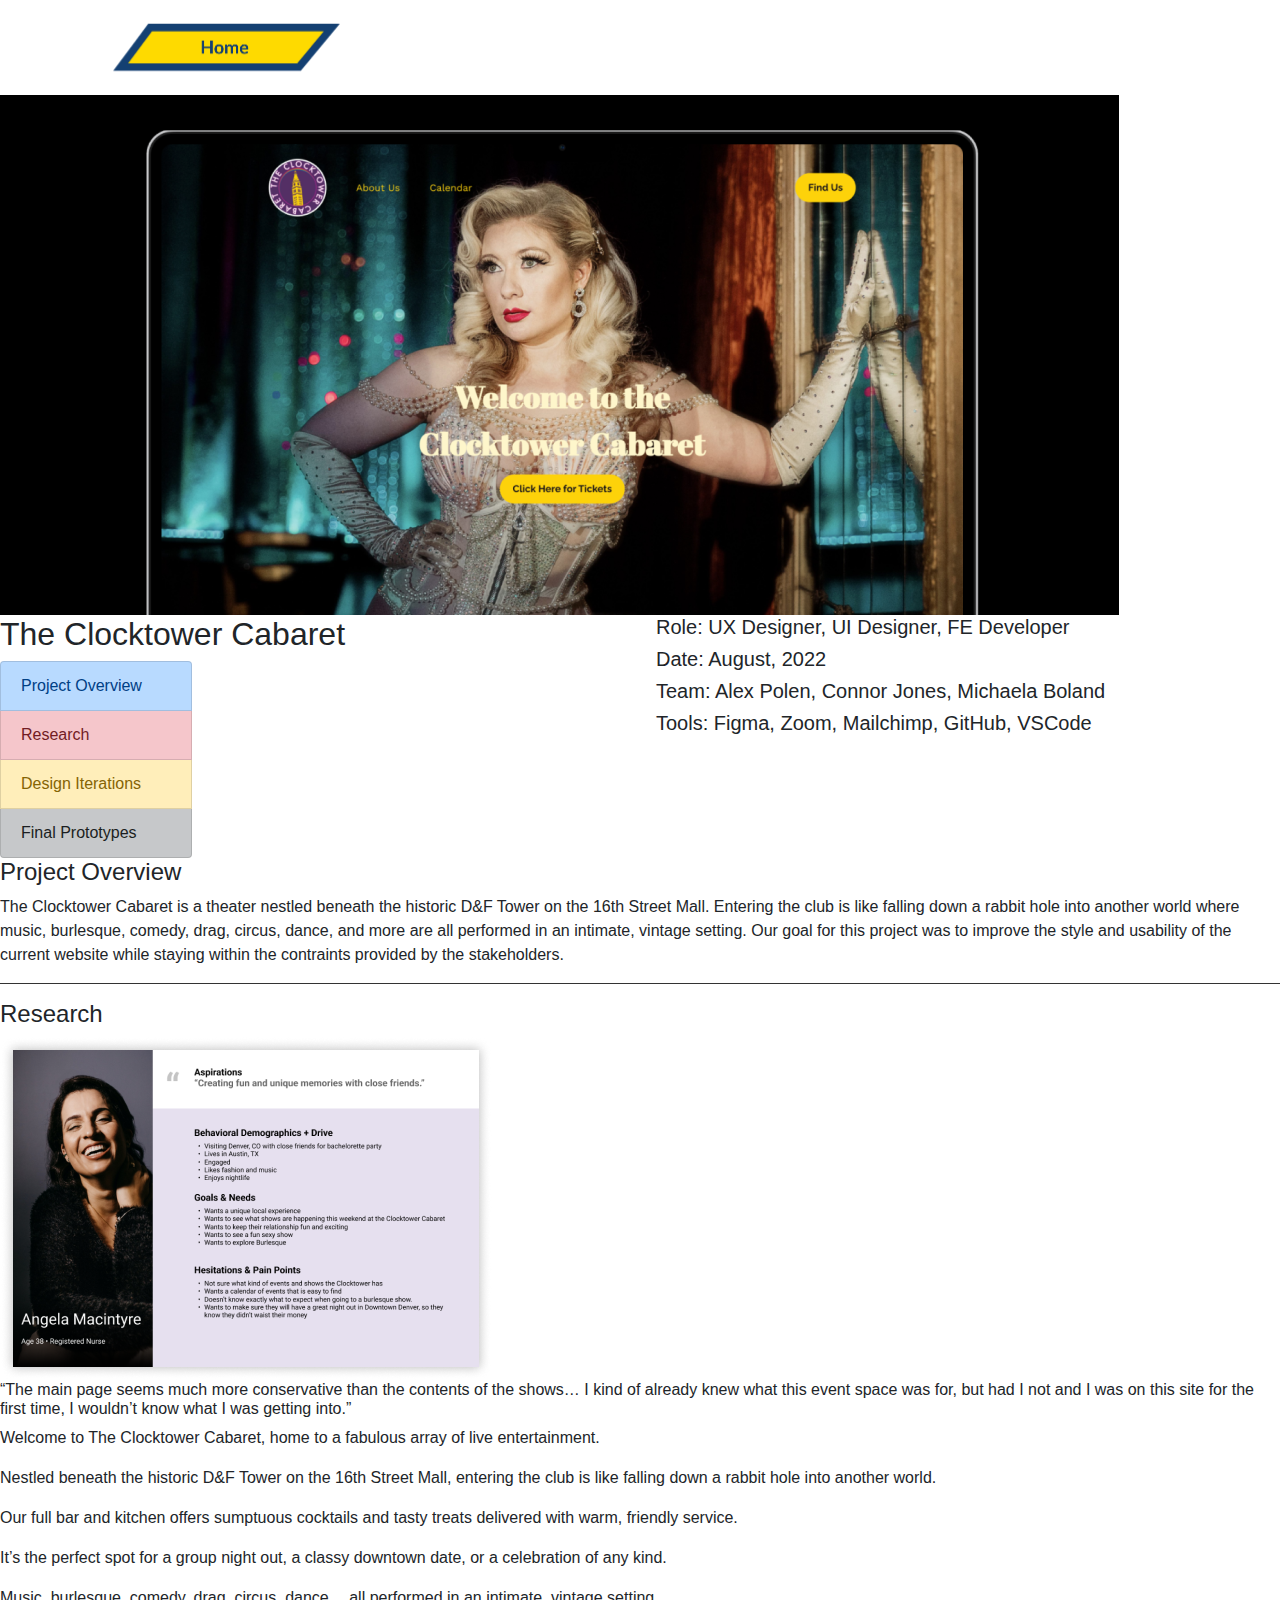
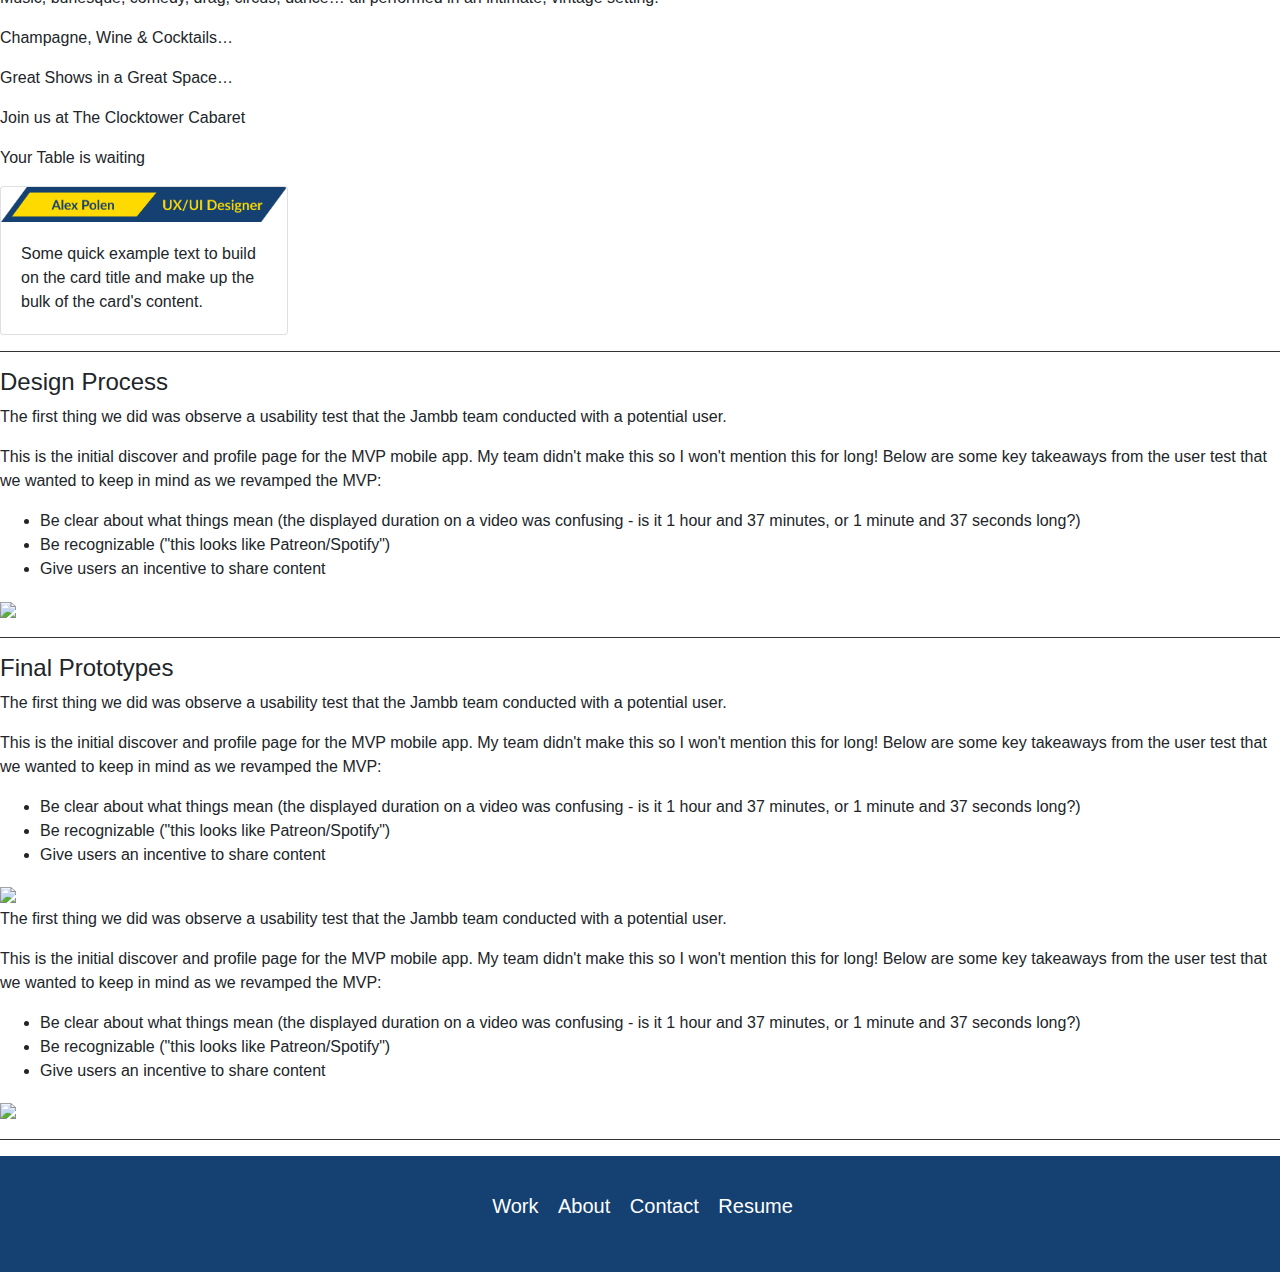
==== index.html @ d7851436 "a" ====
<!DOCTYPE html>
<html>
    <head>
        <title>UX/UI Homework 20</title>
        <!-- CSS only -->
        <link rel="stylesheet" href="https://cdn.jsdelivr.net/npm/bootstrap@4.4.1/dist/css/bootstrap.min.css" integrity="sha384-Vkoo8x4CGsO3+Hhxv8T/Q5PaXtkKtu6ug5TOeNV6gBiFeWPGFN9MuhOf23Q9Ifjh" crossorigin="anonymous">
        <link rel="stylesheet" href="css/style.css" type="text/css">
    </head>




<body>
    
    
  <!---  
    <nav class="navbar navbar-expand-lg navbar-light bg-light">
        <a class="navbar-brand" href="#">Home</a>
        <button class="navbar-toggler" type="button" data-toggle="collapse" data-target="#navbarNavDropdown" aria-controls="navbarNavDropdown" aria-expanded="false" aria-label="Toggle navigation">
          <span class="navbar-toggler-icon"></span>
        </button>
        <div class="collapse navbar-collapse" id="navbarNavDropdown">
          <ul class="navbar-nav">
            <li class="nav-item active">
              <a class="nav-link" href="#">Home <span class="sr-only">(current)</span></a>
            </li>
            <li class="nav-item">
              <a class="nav-link" href="#">Features</a>
            </li>
            <li class="nav-item">
              <a class="nav-link" href="#">Pricing</a>
            </li>
            <li class="nav-item dropdown">
              <a class="nav-link dropdown-toggle" href="#" id="navbarDropdownMenuLink" data-toggle="dropdown" aria-haspopup="true" aria-expanded="false">
                Dropdown link
              </a>
              <div class="dropdown-menu" aria-labelledby="navbarDropdownMenuLink">
                <a class="dropdown-item" href="#">Action</a>
                <a class="dropdown-item" href="#">Another action</a>
                <a class="dropdown-item" href="#">Something else here</a>
              </div>
            </li>
          </ul>
        </div>
      </nav>
    -->


    <!---
    <header>
        <div class="MainNav">
            <div class="NavLeft">
              <ul>
               <li href="#myWork">WORK</li>
               <li href="#heading">About</li>
              </ul>
           </div>
           <div class="headerText">
             <h2 class="Alex">Alex Polen</h2>
           </div>
           <div class="NavRight">
            <ul>
             <li>Contact</li>
             <li>Resume</li>
            </ul>
           </div>
          </div>

    </header>

-->
<!-- Button
<p class="lead">
    <a class="btn btn-primary btn-lg" role="button" href="https://ci.ovationtix.com/35628" target="_blank">Click Here for Tickets</a>
  </p>
  -->


<div class="casestudyheader">
    <img src="images/HomeFrame.png" alt="">
</div>
        


<section class="intro">
    <div class="introImage">
    <img src="images/IntroImage.png" alt="">
    </div>

    <div class="introGrid">
    <div class="introTitle" id="introTitle">
        <h2>The Clocktower Cabaret </h1> 
            <div class="list-group">
                <!--<a href="#" class="list-group-item list-group-item-action">Summary</a> -->    
                <a href="#" class="list-group-item list-group-item-action list-group-item-primary">Project Overview</a>
                <a href="#" class="list-group-item list-group-item-action list-group-item-danger">Research</a>
                <a href="#" class="list-group-item list-group-item-action list-group-item-warning">Design Iterations</a>
                <a href="#" class="list-group-item list-group-item-action list-group-item-dark">Final Prototypes</a>
            </div>
    </div>
    <div class="introText" id="introText">
        <h5>Role: UX Designer, UI Designer, FE Developer </h4>
        <h5>Date: August, 2022 </h4>
        <h5>Team: Alex Polen, Connor Jones, Michaela Boland </h4>
        <h5>Tools: Figma, Zoom, Mailchimp, GitHub, VSCode </h4>
    </div>
</div>

<div class="projectOverview" id="projectOverview">
    <h4>Project Overview</h4>
    <p>The Clocktower Cabaret is a theater nestled beneath the historic D&F Tower on the 16th Street Mall. Entering the club is like falling down a rabbit hole into another world where music, burlesque, comedy, drag, circus, dance, and more are all performed in an intimate, vintage setting. Our goal for this project was to improve the style and usability of the current website while staying within the contraints provided by the stakeholders.
    </p>
</div>
</section>

<!-- Divider -->
<div class="divider" data-content-module-id="7831695" data-content-module-template-id="15" data-content-module-unique-id="" data-content-module-removable="true" data-content-module-category="divider">
    <div class="twelvecol last">
      <hr class="divider2" data-editable-type="hr" id="hr_1" data-id="92963098" data-content-module-unique-id="" style="border-color: rgb(51, 51, 51);">
    </div>
  </div>
<!-- Divider -->



<!-- Research -->
<section class="research">
    <div class="researchHeader">
        <h4>Research</h4>
    </div>

    <div class="researchImage">
        <img src="images/Proto-Persona-1 2.png"> 
    </div>
    <div class="researchQuote">
        <h6>“The main page seems much more conservative than the contents of the shows… I kind of already knew what this event space was for, but had I not and I was on this site for the first time, I wouldn’t know what I was getting into.”</h6>
    </div>
     <div class="researchText">
       <p>Welcome to The Clocktower Cabaret, home to a fabulous array of live entertainment.</p>
       <p>Nestled beneath the historic D&F Tower on the 16th Street Mall, entering the club is like falling down a rabbit hole into another world.</p>
       <p>Our full bar and kitchen offers sumptuous cocktails and tasty treats delivered with warm, friendly service.</p>
       <p>It’s the perfect spot for a group night out, a classy downtown date, or a celebration of any kind.</p>
       <p>Music, burlesque, comedy, drag, circus, dance… all performed in an intimate, vintage setting.</p>
       <p>Champagne, Wine & Cocktails…</p>
       <p>Great Shows in a Great Space…</p>
       <p>Join us at The Clocktower Cabaret</p>
       <p>Your Table is waiting</p>
     </div>

     <!-- Bootstrap Card -->
     <div class="card" style="width: 18rem;">
        <img src="images/LogoIdea2.png" class="card-img-top" alt="...">
        <div class="card-body">
          <p class="card-text">Some quick example text to build on the card title and make up the bulk of the card's content.</p>
        </div>
</div>
</section>

<!-- Divider -->
<div class="divider" data-content-module-id="7831695" data-content-module-template-id="15" data-content-module-unique-id="" data-content-module-removable="true" data-content-module-category="divider">
    <div class="twelvecol last">
      <hr class="divider2" data-editable-type="hr" id="hr_1" data-id="92963098" data-content-module-unique-id="" style="border-color: rgb(51, 51, 51);">
    </div>
  </div>
<!-- Divider -->


<!-- Design Process-->
<section class="designProcess">
    <div class="designProcessHeader">
        <h4>Design Process</h4>
    </div>
    <div class="_4ORMAT_content_page_row _4ormat_sort_item _4ORMAT_module_layout_02 in-viewport" data-content-module-id="7832098" data-content-module-template-id="22" data-content-module-unique-id="" data-content-module-removable="true" data-content-module-category="layout">
        <div class="sixcol">
          <div data-editable-type="text" id="designProcessText" class="  " data-force-html-mode="false" data-id="92966700" data-content-module-unique-id="">
      
         <p>The first thing we did was observe a usability test that the Jambb team conducted with a potential user.</p>
         <p>This is the initial discover and profile page for the MVP mobile app. My team didn't make this so I won't mention this for long! Below are some key takeaways from the user test that we wanted to keep in mind as we revamped the MVP:</p>
         <ul><li>Be clear about what things mean (the displayed duration&nbsp;on a video was confusing - is it 1 hour and 37 minutes, or 1 minute and 37 seconds long?)</li>
            <li>Be recognizable ("this looks like Patreon/Spotify")</li><li>Give users an incentive to share content</li></ul>  
      </div>
        </div>
        <div class="sixcol last">
          <div data-croppable="true" data-default-shape="landscape" data-editable-type="image" data-height="320" data-landscape-ratio="570:320" data-linkable="true" data-portrait-ratio="4:5" data-width="570" id="image_1-7832098" data-default-img="images/bg.jpg" data-dom-id="image_1" data-link-type="none" data-link-value="" data-id="92966699" data-content-module-unique-id="">

        <a>        
          <img src="https://format.creatorcdn.com/7f122146-353f-4e9e-964a-a1eee07b6396/0/0/0/0,0,518,479,570,528/0-0-0/9f161a62-79ad-45be-a48d-094a2050ab07/1/2/mobile_mvp.png?fjkss=exp=1978087734~hmac=4ee6d7be41fbfa314841d07573eb5c01932fc49cb217fee32b323cccb121f95d" srcset="https://format.creatorcdn.com/7f122146-353f-4e9e-964a-a1eee07b6396/0/0/0/0,0,518,479,570,528/0-0-0/9f161a62-79ad-45be-a48d-094a2050ab07/1/2/mobile_mvp.png?fjkss=exp=1978087734~hmac=4ee6d7be41fbfa314841d07573eb5c01932fc49cb217fee32b323cccb121f95d 1x, https://format.creatorcdn.com/7f122146-353f-4e9e-964a-a1eee07b6396/0/0/0/0,0,518,479,1140,1056/0-0-0/9f161a62-79ad-45be-a48d-094a2050ab07/1/2/mobile_mvp.png?fjkss=exp=1978087734~hmac=66abce12e4b3db27846ba295744a8f97e3de5c926b8b279ae6ee277175c4f0cd 2x">
        </a>
      
      </div>
        </div>
      </div>
</section>

<!-- Divider -->
<div class="divider">
    <div class="twelvecol last">
      <hr class="divider2" data-editable-type="hr" id="hr_1" data-id="92963098" data-content-module-unique-id="" style="border-color: rgb(51, 51, 51);">
    </div>
  </div>
<!-- Divider -->

<!-- Prototypes-->
<section class="prototypes">
    <div class="prototypesHeader">
        <h4>Final Prototypes</h4>
    </div>
    <div class="_4ORMAT_content_page_row _4ormat_sort_item _4ORMAT_module_layout_02 in-viewport" data-content-module-id="7832098" data-content-module-template-id="22" data-content-module-unique-id="" data-content-module-removable="true" data-content-module-category="layout">
        <div class="sixcol">
          <div data-editable-type="text" id="designProcessText" class="  " data-force-html-mode="false" data-id="92966700" data-content-module-unique-id="">
      
         <p>The first thing we did was observe a usability test that the Jambb team conducted with a potential user.</p>
         <p>This is the initial discover and profile page for the MVP mobile app. My team didn't make this so I won't mention this for long! Below are some key takeaways from the user test that we wanted to keep in mind as we revamped the MVP:</p>
         <ul><li>Be clear about what things mean (the displayed duration&nbsp;on a video was confusing - is it 1 hour and 37 minutes, or 1 minute and 37 seconds long?)</li>
            <li>Be recognizable ("this looks like Patreon/Spotify")</li><li>Give users an incentive to share content</li></ul>  
      </div>
        </div>
        <div class="sixcol last">
          <div data-croppable="true" data-default-shape="landscape" data-editable-type="image" data-height="320" data-landscape-ratio="570:320" data-linkable="true" data-portrait-ratio="4:5" data-width="570" id="image_1-7832098" data-default-img="images/bg.jpg" data-dom-id="image_1" data-link-type="none" data-link-value="" data-id="92966699" data-content-module-unique-id="">

        <a>        
          <img src="https://format.creatorcdn.com/7f122146-353f-4e9e-964a-a1eee07b6396/0/0/0/0,0,518,479,570,528/0-0-0/9f161a62-79ad-45be-a48d-094a2050ab07/1/2/mobile_mvp.png?fjkss=exp=1978087734~hmac=4ee6d7be41fbfa314841d07573eb5c01932fc49cb217fee32b323cccb121f95d" srcset="https://format.creatorcdn.com/7f122146-353f-4e9e-964a-a1eee07b6396/0/0/0/0,0,518,479,570,528/0-0-0/9f161a62-79ad-45be-a48d-094a2050ab07/1/2/mobile_mvp.png?fjkss=exp=1978087734~hmac=4ee6d7be41fbfa314841d07573eb5c01932fc49cb217fee32b323cccb121f95d 1x, https://format.creatorcdn.com/7f122146-353f-4e9e-964a-a1eee07b6396/0/0/0/0,0,518,479,1140,1056/0-0-0/9f161a62-79ad-45be-a48d-094a2050ab07/1/2/mobile_mvp.png?fjkss=exp=1978087734~hmac=66abce12e4b3db27846ba295744a8f97e3de5c926b8b279ae6ee277175c4f0cd 2x">
        </a>
      
      </div>
        </div>


        <div class="_4ORMAT_content_page_row _4ormat_sort_item _4ORMAT_module_layout_02 in-viewport" data-content-module-id="7832098" data-content-module-template-id="22" data-content-module-unique-id="" data-content-module-removable="true" data-content-module-category="layout">
            <div class="sixcol">
              <div data-editable-type="text" id="designProcessText" class="  " data-force-html-mode="false" data-id="92966700" data-content-module-unique-id="">
          
             <p>The first thing we did was observe a usability test that the Jambb team conducted with a potential user.</p>
             <p>This is the initial discover and profile page for the MVP mobile app. My team didn't make this so I won't mention this for long! Below are some key takeaways from the user test that we wanted to keep in mind as we revamped the MVP:</p>
             <ul><li>Be clear about what things mean (the displayed duration&nbsp;on a video was confusing - is it 1 hour and 37 minutes, or 1 minute and 37 seconds long?)</li>
                <li>Be recognizable ("this looks like Patreon/Spotify")</li><li>Give users an incentive to share content</li></ul>  
          </div>
            </div>
            <div class="sixcol last">
              <div data-croppable="true" data-default-shape="landscape" data-editable-type="image" data-height="320" data-landscape-ratio="570:320" data-linkable="true" data-portrait-ratio="4:5" data-width="570" id="image_1-7832098" data-default-img="images/bg.jpg" data-dom-id="image_1" data-link-type="none" data-link-value="" data-id="92966699" data-content-module-unique-id="">
    
            <a>        
              <img src="https://format.creatorcdn.com/7f122146-353f-4e9e-964a-a1eee07b6396/0/0/0/0,0,518,479,570,528/0-0-0/9f161a62-79ad-45be-a48d-094a2050ab07/1/2/mobile_mvp.png?fjkss=exp=1978087734~hmac=4ee6d7be41fbfa314841d07573eb5c01932fc49cb217fee32b323cccb121f95d" srcset="https://format.creatorcdn.com/7f122146-353f-4e9e-964a-a1eee07b6396/0/0/0/0,0,518,479,570,528/0-0-0/9f161a62-79ad-45be-a48d-094a2050ab07/1/2/mobile_mvp.png?fjkss=exp=1978087734~hmac=4ee6d7be41fbfa314841d07573eb5c01932fc49cb217fee32b323cccb121f95d 1x, https://format.creatorcdn.com/7f122146-353f-4e9e-964a-a1eee07b6396/0/0/0/0,0,518,479,1140,1056/0-0-0/9f161a62-79ad-45be-a48d-094a2050ab07/1/2/mobile_mvp.png?fjkss=exp=1978087734~hmac=66abce12e4b3db27846ba295744a8f97e3de5c926b8b279ae6ee277175c4f0cd 2x">
            </a>
          
          </div>
            </div>
        
      </div>


</section>

<!-- Divider -->
      <div class="divider" data-content-module-id="7831695" data-content-module-template-id="15" data-content-module-unique-id="" data-content-module-removable="true" data-content-module-category="divider">
        <div class="twelvecol last">
          <hr class="divider2" data-editable-type="hr" id="hr_1" data-id="92963098" data-content-module-unique-id="" style="border-color: rgb(51, 51, 51);">
        </div>
      </div>
<!-- Divider -->

   <!--Footer-->
   <footer>
    <ul>
      <li>Work</li>
      <li>About</li>
      <li>Contact</li>
      <li>Resume</li>
    </ul>
  </footer>





</body>
    
     
        <script src="js/index.js"></script>
      </body>
    <!-- Java Script -->
    <!-- JavaScript Bundle with Popper -->
    <script src="https://code.jquery.com/jquery-3.4.1.slim.min.js" integrity="sha384-J6qa4849blE2+poT4WnyKhv5vZF5SrPo0iEjwBvKU7imGFAV0wwj1yYfoRSJoZ+n" crossorigin="anonymous"></script>
    <script src="https://cdn.jsdelivr.net/npm/popper.js@1.16.0/dist/umd/popper.min.js" integrity="sha384-Q6E9RHvbIyZFJoft+2mJbHaEWldlvI9IOYy5n3zV9zzTtmI3UksdQRVvoxMfooAo" crossorigin="anonymous"></script>
    <script src="https://cdn.jsdelivr.net/npm/bootstrap@4.4.1/dist/js/bootstrap.min.js" integrity="sha384-wfSDF2E50Y2D1uUdj0O3uMBJnjuUD4Ih7YwaYd1iqfktj0Uod8GCExl3Og8ifwB6" crossorigin="anonymous"></script>
</html>
---- css/style.css ----
/*
.grid {
    background-color: #542f65;
    display: grid;
    grid-template-columns: 20% 80%;
    grid-template-rows: 1fr 1fr 1fr;
    gap: 32px;
    grid-template-areas: 
    "contactImg1 contact1"
    "contactImg2 contact2"
    "contactImg3 contact3"
    ;
}

*/

body {
    margin: 0;

  }
  header {
    position: relative;
    background-color: #144072;
    padding: 0 auto;
    margin: 0 auto;
    height: 75px;
  }
  .MainNav {
    display: flex;
    padding: 0 auto;
    border: 0;
  }

  .MainNav div {
    width: 33%;

  }
  .NavLeft {
    float: left;
    color: white;
    padding-top: 25px;
    display: flex;
    justify-content: right;
  }
  .NavLeft ul li:first-child {
    font-weight: 1000;
  }

  .headerText {
    position: relative;
    padding-top: 0px;
    padding-left: 9px;
    display: flex;
    justify-content: center;
    text-align: center;
    overflow: visible;
  }
  .headerText .Alex {
    color: white;
    font-size: 32px;
    text-align: center;
  } 

  .NavRight {
    float: right;
    color: white;
    padding-top: 25px;
    display: flex;
    justify-content: left;
  }
  header li {
    display: inline-block;
    padding: 0px 25px;
  }
  header p {
    display: inline-block;
  }
 /* Main Nav */


  .heroImg{
    max-height: 865px;
    padding: 0 auto;
    background-image: url(../images/Hero\ Content\ Page.png);
    background-size: cover;
    background-repeat: no-repeat;
    background-position: center;
    position: relative;
    margin: 0 auto;
  }

  .heroButton {
    display: flex;
    align-items: center;
    width: 598px;    
    justify-content: center;
  }

  .heroImg .UX {
    color: white;
    margin: 0 0;
    padding-top: 14px;
    text-align: center;
    font-size: 22px;
  } 

  
  
  /*
  .navBar .nav-link {
    color: #fdd20b;
    font-size: 20px;
    font-family: 'Work Sans', sans-serif;
    font-weight: bold;
  }
  a:hover {
    color: #ef08b4;
  }
  .navBar .nav-link:hover {
    border-bottom: 2px solid #fdd20b;
    border-bottom-width: fit-content; 
  } */
  
  .content {
    max-width: 350px;
    margin-left: 370px;
    text-align: center;
    height:830px;
  }
.HeroDiv {
  padding-top: 300px;
}
.content .top {
  font-size: 20px;
}
.content .bottom {
  font-size: 20px;
  font-weight: 550;
}

/*
button {
    padding: 15px;
    background-color: #373738;
    color: white;
    font-size: 15px;
    border-radius: 4px;
}
*/

    /* My UX Skills Section */
  .heading {
    text-align: center;
    margin: 0 0;
    padding-top: 100px;
    font-size: 30px;
    background-color: rgb(248, 244, 238);
  }

  .skill2 {
    padding-top: 0;
    margin-top: 0;  
    border-top: 0;
  }
  
  .flexContainer {
    display: flex;
    align-items: initial;
    justify-content: center;
    padding: 5% 5%;
    background-color: rgb(248, 244, 238);
  }

  .stripe {
    margin-bottom: 0;
    border-bottom: 0;
    padding-bottom: 0;
    background-color: #F8F4EE;
    display: flex;
    justify-content: center;
  }
  .stripe img {
    max-width: 1920px;
    max-height: 20px;
    margin-bottom: 0;
    padding-bottom: 0;
    border-bottom: 0;

  }

  @media screen and (max-width: 600px) {
    .flexContainer {
      display: inline-block;
      padding: 5% 15%;
    }
  }
  
  .flexContainer div {
    width: 33%;
    padding: 25px;
  }
  
  @media screen and (max-width: 600px) {
    .flexContainer div {
      width: 100%;
    }
  }
  


  /* My Work Section */
  .WorkHeading {
    text-align: center;
    font-size: 30px;
    margin: 0 auto;
    padding-top: 100px;
  }
  .myWork {
    padding: 20px 90px;
    background-color: #F8F4EE;
  }

  .workGrid {
    display: grid;
    align-items: center;
    padding: 30px;
    grid-template-columns: 60% 20%;
    grid-template-rows: 500px 650px;
    grid-template-areas:
    "img1 content1"
    "img2 content2"
  }

  .workGrid .img2 {
    scale: .7;
  }
  
  @media screen and (max-width:600px) {
    .workGrid {
      display: grid;
      padding: 30px;
      padding-right: 90px;
      grid-template-columns: 100%;
      grid-template-rows: 450px 300px 700px 275px;
      grid-template-areas:
      "img1"
      "content1"
      "img2"
      "content2"
    }
  }
  
  .workGrid img {
    width: 100%;
    max-width: 350px;
    margin: 0 auto;
    display: block;
  }
  .img1 {
    grid-area: img1;
  }
  .img2 {
    grid-area: img2;
  }
  .img1, .img2, .content1, .content2, {
    padding: 80px;
    padding-right: 0;
  }
  .content1 {
    grid-area: content1;
  }
  .content2 {
    grid-area: content2;
  }

  footer {
    background-color: #144072;
    padding: 35px;
    color: white;
    display: flex;
    justify-content: center;
    font-size: 20px;
}
  footer ul {
    list-style: none;
    padding-left: 5px;
  }
  footer li {
    display: inline-block;
    padding: 0px 7px;
  }


  /* Text decoration - Underline - Event listener */
  header li:hover {
    text-decoration: underline;
  }
  
  #header-input:checked + #hamburger-menu #sidebar-menu {
      visibility: visible;
      left: 0;
  }
  #header-input:checked ~ .overlay{
     visibility: visible;
    opacity: 0.4;
  }




/* Saved Code

 text-shadow: 0px 0px 3px #000000;






 */





  /* CASE STUDY CSS */

  .casestudyheader img {
    background-color: white;
    scale: .5;
  }

  
  .list-group a {
    display: flex;
    width: 30%;
    
  }

  .introGrid {
    display: grid;
    grid-template-columns: 50% 50%;
    grid-template-rows: 1fr;
    gap: 16px;
    grid-template-areas: 
    "summaryTitle summaryText"
    ;
}


. {
    margin: 0 auto;
    background-color: #542f65;
    color: #fdd20b;
    padding: 64px;
    display: flex;
    flex-direction: column;
    align-items: center;
}
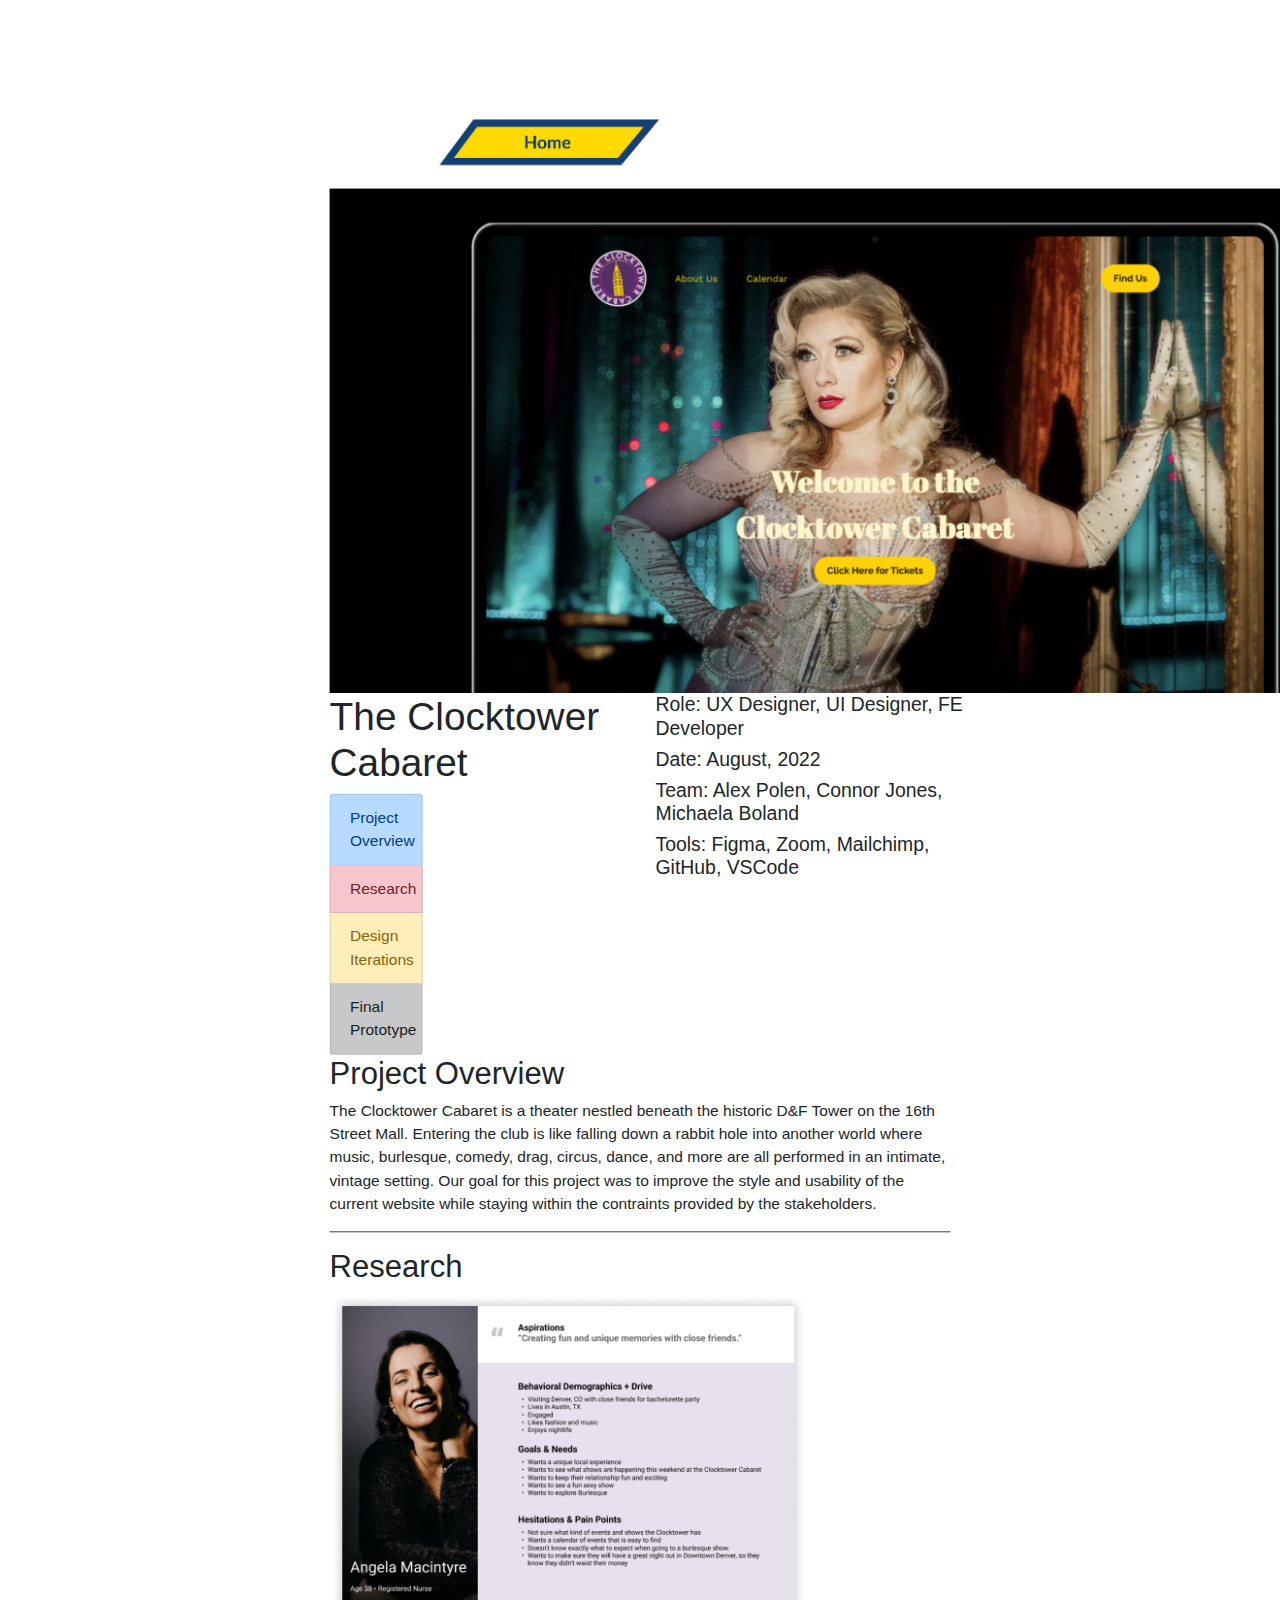
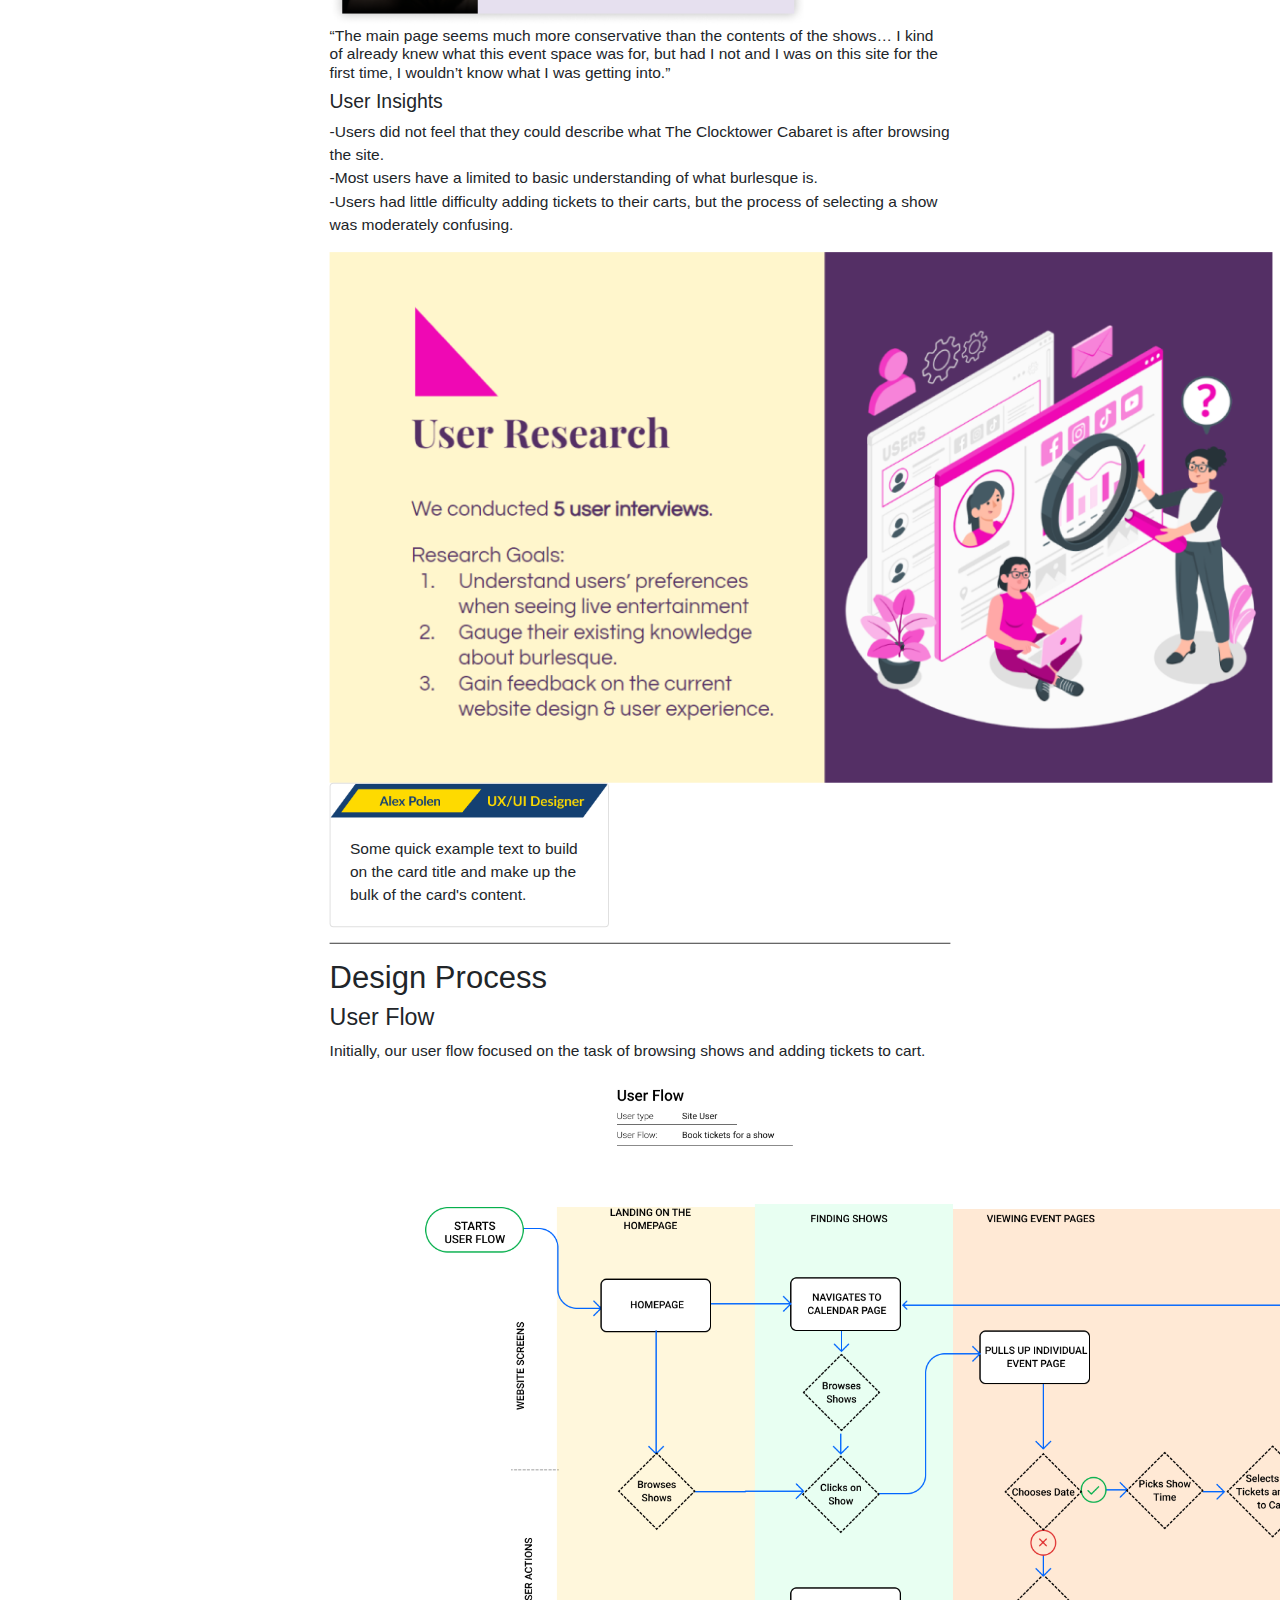
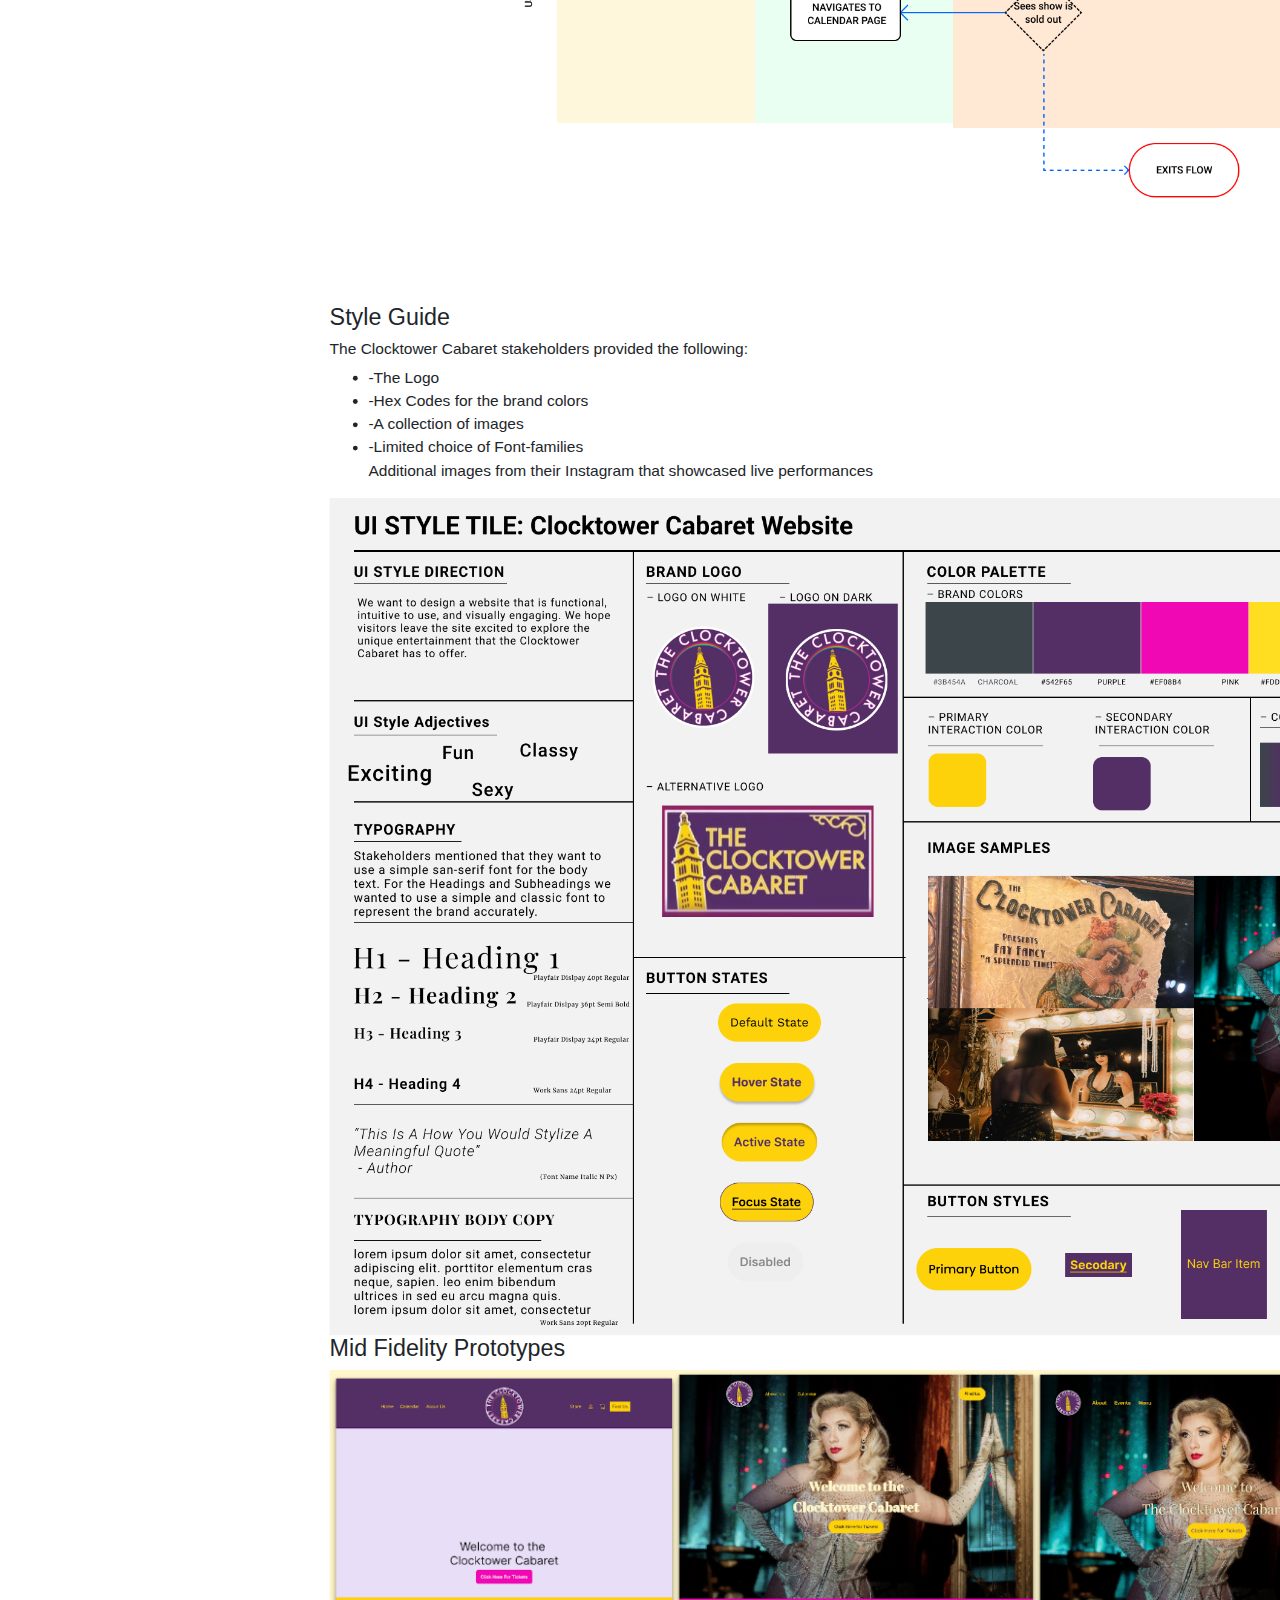
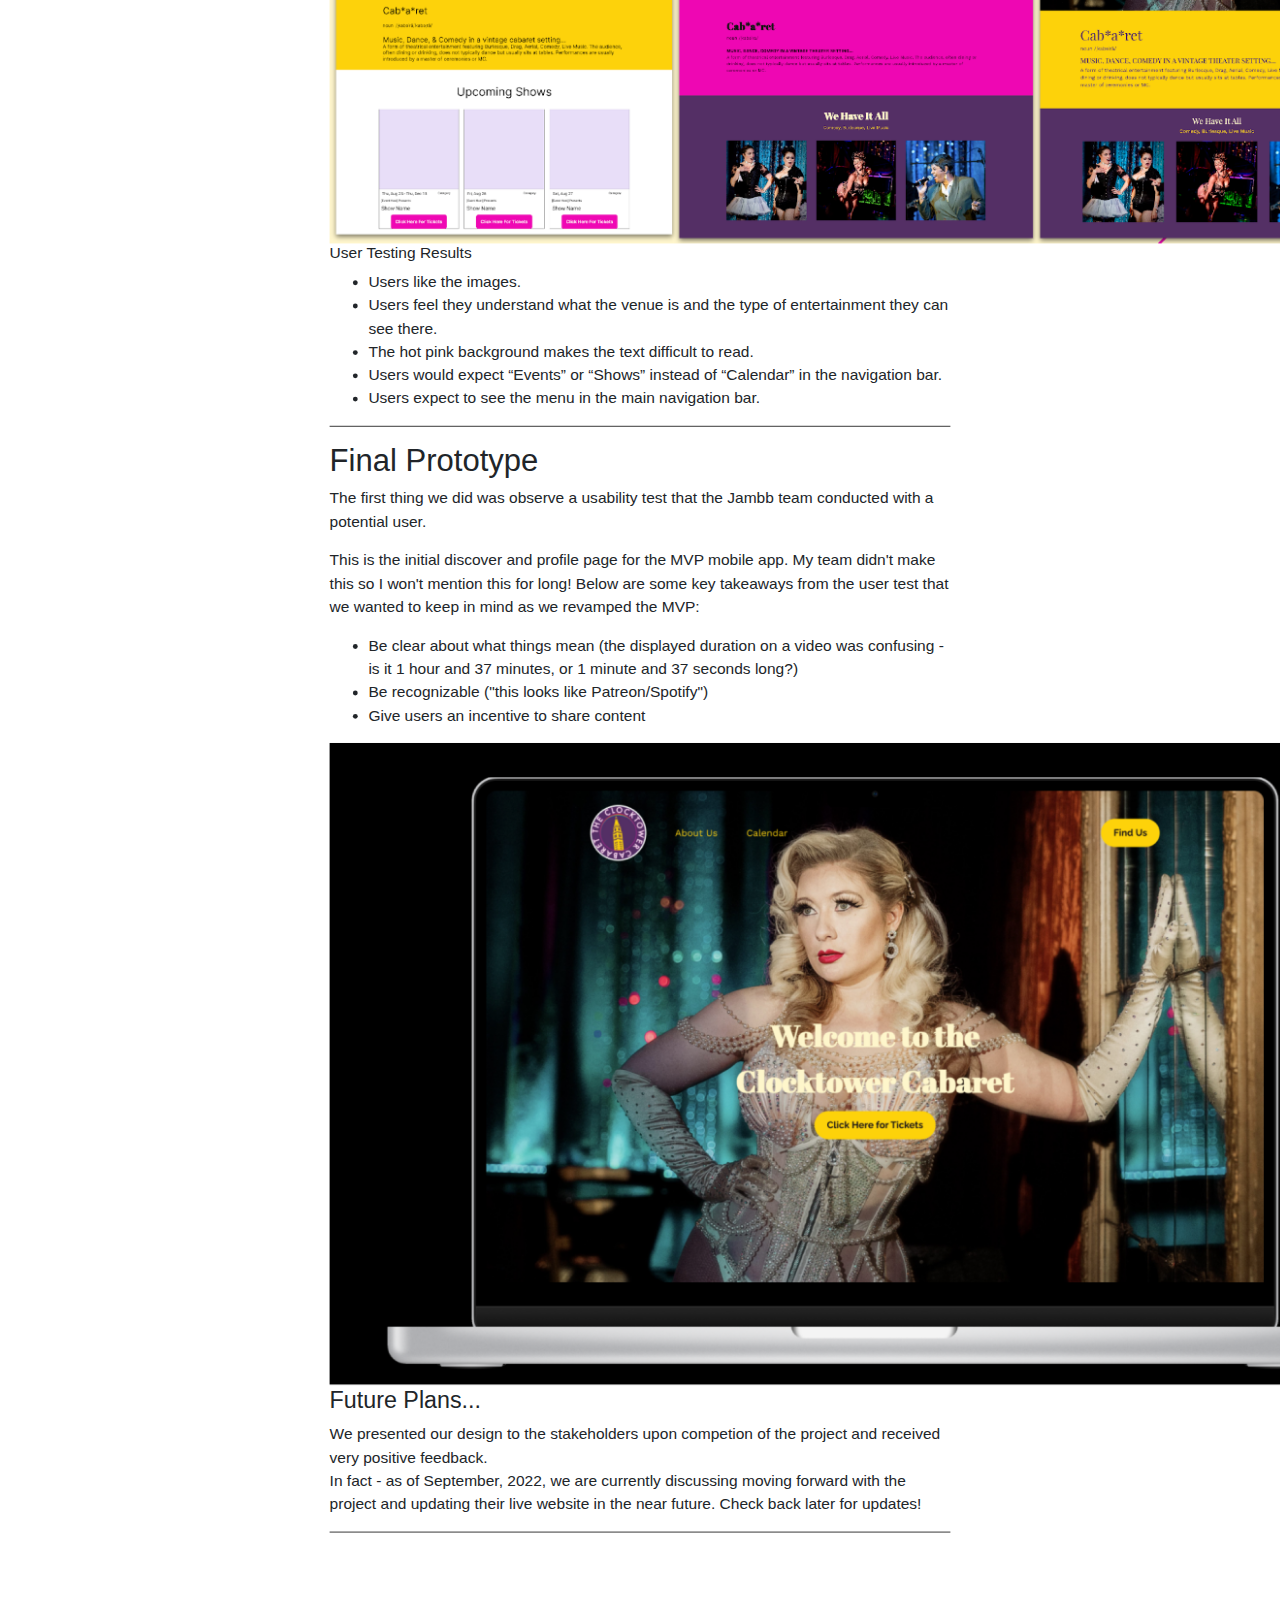
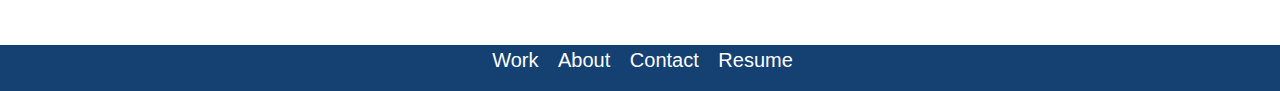
==== commit 708de64b: "a" ====
--- a/index.html
+++ b/index.html
@@ -11,9 +11,9 @@
 
 
 <body>
+<section class="ALL">
     
-    
-  <!---  
+  <!---  Homepage Navigation Bar
     <nav class="navbar navbar-expand-lg navbar-light bg-light">
         <a class="navbar-brand" href="#">Home</a>
         <button class="navbar-toggler" type="button" data-toggle="collapse" data-target="#navbarNavDropdown" aria-controls="navbarNavDropdown" aria-expanded="false" aria-label="Toggle navigation">
@@ -89,13 +89,13 @@
 
     <div class="introGrid">
     <div class="introTitle" id="introTitle">
-        <h2>The Clocktower Cabaret </h1> 
+        <h1>The Clocktower Cabaret </h1> 
             <div class="list-group">
                 <!--<a href="#" class="list-group-item list-group-item-action">Summary</a> -->    
                 <a href="#" class="list-group-item list-group-item-action list-group-item-primary">Project Overview</a>
-                <a href="#" class="list-group-item list-group-item-action list-group-item-danger">Research</a>
-                <a href="#" class="list-group-item list-group-item-action list-group-item-warning">Design Iterations</a>
-                <a href="#" class="list-group-item list-group-item-action list-group-item-dark">Final Prototypes</a>
+                <a href="#research" class="list-group-item list-group-item-action list-group-item-danger">Research</a>
+                <a href="#designProcess" class="list-group-item list-group-item-action list-group-item-warning">Design Iterations</a>
+                <a href="#prototypes" class="list-group-item list-group-item-action list-group-item-dark">Final Prototype</a>
             </div>
     </div>
     <div class="introText" id="introText">
@@ -107,7 +107,7 @@
 </div>
 
 <div class="projectOverview" id="projectOverview">
-    <h4>Project Overview</h4>
+    <h2>Project Overview</h2>
     <p>The Clocktower Cabaret is a theater nestled beneath the historic D&F Tower on the 16th Street Mall. Entering the club is like falling down a rabbit hole into another world where music, burlesque, comedy, drag, circus, dance, and more are all performed in an intimate, vintage setting. Our goal for this project was to improve the style and usability of the current website while staying within the contraints provided by the stakeholders.
     </p>
 </div>
@@ -124,9 +124,9 @@
 
 
 <!-- Research -->
-<section class="research">
+<section class="research" id="research">
     <div class="researchHeader">
-        <h4>Research</h4>
+        <h2>Research</h2>
     </div>
 
     <div class="researchImage">
@@ -136,16 +136,13 @@
         <h6>“The main page seems much more conservative than the contents of the shows… I kind of already knew what this event space was for, but had I not and I was on this site for the first time, I wouldn’t know what I was getting into.”</h6>
     </div>
      <div class="researchText">
-       <p>Welcome to The Clocktower Cabaret, home to a fabulous array of live entertainment.</p>
-       <p>Nestled beneath the historic D&F Tower on the 16th Street Mall, entering the club is like falling down a rabbit hole into another world.</p>
-       <p>Our full bar and kitchen offers sumptuous cocktails and tasty treats delivered with warm, friendly service.</p>
-       <p>It’s the perfect spot for a group night out, a classy downtown date, or a celebration of any kind.</p>
-       <p>Music, burlesque, comedy, drag, circus, dance… all performed in an intimate, vintage setting.</p>
-       <p>Champagne, Wine & Cocktails…</p>
-       <p>Great Shows in a Great Space…</p>
-       <p>Join us at The Clocktower Cabaret</p>
-       <p>Your Table is waiting</p>
+        <h5 class="researchTextHeader">User Insights</h5>
+       <p>-Users did not feel that they could describe what The Clocktower Cabaret is after browsing the site. </br>-Most users have a limited to basic understanding of what burlesque is. </br>-Users had little difficulty adding tickets to  their carts, but the process of selecting a show was moderately confusing. </p>
      </div>
+     <div class="researchImage2">
+        <img src="images/Case Study/UserResearch.png">
+     </div>
+   
 
      <!-- Bootstrap Card -->
      <div class="card" style="width: 18rem;">
@@ -166,9 +163,72 @@
 
 
 <!-- Design Process-->
-<section class="designProcess">
+<section class="designProcess" id="designProcess">
     <div class="designProcessHeader">
-        <h4>Design Process</h4>
+        <h2>Design Process</h2>
+    </div>
+     
+<div class="userFlow">
+            <h4>User Flow</h4>
+            <p class="UserFlowText">Initially, our user flow focused on the task of browsing shows and adding tickets to cart.<p>
+            <img src="images/Case Study/User Flow.png">
+</div>
+<div class="designProcess2">
+    <h4>Style Guide</h4>
+    <div class="_4ORMAT_content_page_row _4ormat_sort_item _4ORMAT_module_layout_02 in-viewport" data-content-module-id="7832098" data-content-module-template-id="22" data-content-module-unique-id="" data-content-module-removable="true" data-content-module-category="layout">
+        <div class="sixcol">
+          <div data-editable-type="text" id="designProcessText" class="  " data-force-html-mode="false" data-id="92966700" data-content-module-unique-id="">
+      
+         <h6>The Clocktower Cabaret stakeholders provided the following:</h6>
+         <ul>
+            <li>-The Logo</li>
+            <li>-Hex Codes for the brand colors</li>
+            <li>-A collection of images</li>
+            <li>-Limited choice of Font-families</li>
+            <p>Additional images from their Instagram that showcased live performances</p>
+        </ul>  
+      </div>
+        </div>
+
+        <div class="styleTile">
+
+            <img src="images/Case Study/Clocktower Style Tile.png">
+         </div>
+</div>
+<div class="midFi">
+    <h4>Mid Fidelity Prototypes</h4>
+    <img src="images/Case Study/Mid-Fi-Testing-Image.png">
+ </div>
+ <div class="MidFiText">
+    <div data-editable-type="text" id="designProcessText" class="  " data-force-html-mode="false" data-id="92966700" data-content-module-unique-id="">
+
+   <h6>User Testing Results </h6>
+   <ul>
+      <li>Users like the images.</li>
+      <li>Users feel they understand what the venue is and the type of entertainment they can see there.</li>
+      <li>The hot pink background makes the text difficult to read.</li>
+      <li>Users would expect “Events” or “Shows” instead of “Calendar” in the navigation bar.</li>
+      <li>Users expect to see the menu in the main navigation bar.</li>
+  </ul>  
+</div>
+  </div>
+
+</div>
+
+</section>
+
+<!-- Divider -->
+<div class="divider">
+    <div class="twelvecol last">
+      <hr class="divider2" data-editable-type="hr" id="hr_1" data-id="92963098" data-content-module-unique-id="" style="border-color: rgb(51, 51, 51);">
+    </div>
+  </div>
+<!-- Divider -->
+
+<!-- Prototypes-->
+<section class="prototypes" id="prototypes">
+    <div class="prototypesHeader">
+        <h2>Final Prototype</h2>
     </div>
     <div class="_4ORMAT_content_page_row _4ormat_sort_item _4ORMAT_module_layout_02 in-viewport" data-content-module-id="7832098" data-content-module-template-id="22" data-content-module-unique-id="" data-content-module-removable="true" data-content-module-category="layout">
         <div class="sixcol">
@@ -183,70 +243,21 @@
         <div class="sixcol last">
           <div data-croppable="true" data-default-shape="landscape" data-editable-type="image" data-height="320" data-landscape-ratio="570:320" data-linkable="true" data-portrait-ratio="4:5" data-width="570" id="image_1-7832098" data-default-img="images/bg.jpg" data-dom-id="image_1" data-link-type="none" data-link-value="" data-id="92966699" data-content-module-unique-id="">
 
-        <a>        
-          <img src="https://format.creatorcdn.com/7f122146-353f-4e9e-964a-a1eee07b6396/0/0/0/0,0,518,479,570,528/0-0-0/9f161a62-79ad-45be-a48d-094a2050ab07/1/2/mobile_mvp.png?fjkss=exp=1978087734~hmac=4ee6d7be41fbfa314841d07573eb5c01932fc49cb217fee32b323cccb121f95d" srcset="https://format.creatorcdn.com/7f122146-353f-4e9e-964a-a1eee07b6396/0/0/0/0,0,518,479,570,528/0-0-0/9f161a62-79ad-45be-a48d-094a2050ab07/1/2/mobile_mvp.png?fjkss=exp=1978087734~hmac=4ee6d7be41fbfa314841d07573eb5c01932fc49cb217fee32b323cccb121f95d 1x, https://format.creatorcdn.com/7f122146-353f-4e9e-964a-a1eee07b6396/0/0/0/0,0,518,479,1140,1056/0-0-0/9f161a62-79ad-45be-a48d-094a2050ab07/1/2/mobile_mvp.png?fjkss=exp=1978087734~hmac=66abce12e4b3db27846ba295744a8f97e3de5c926b8b279ae6ee277175c4f0cd 2x">
-        </a>
+<div class="prototypeImage1">
+    <img src="images/Case Study/FinalPrototype.png">
+</div>
+
+<div class="sixcol">
+    <div data-editable-type="text" id="designProcessText" class="  " data-force-html-mode="false" data-id="92966700" data-content-module-unique-id="">
+
+   <h4>Future Plans...</h4>
+   <p>We presented our design to the stakeholders upon competion of the project and received very positive feedback. </br> In fact - as of September, 2022, we are currently discussing moving forward with the project and updating their live website in the near future. Check back later for updates!</p>
+</div>
+  </div>
       
-      </div>
-        </div>
-      </div>
-</section>
-
-<!-- Divider -->
-<div class="divider">
-    <div class="twelvecol last">
-      <hr class="divider2" data-editable-type="hr" id="hr_1" data-id="92963098" data-content-module-unique-id="" style="border-color: rgb(51, 51, 51);">
-    </div>
-  </div>
-<!-- Divider -->
-
-<!-- Prototypes-->
-<section class="prototypes">
-    <div class="prototypesHeader">
-        <h4>Final Prototypes</h4>
-    </div>
-    <div class="_4ORMAT_content_page_row _4ormat_sort_item _4ORMAT_module_layout_02 in-viewport" data-content-module-id="7832098" data-content-module-template-id="22" data-content-module-unique-id="" data-content-module-removable="true" data-content-module-category="layout">
-        <div class="sixcol">
-          <div data-editable-type="text" id="designProcessText" class="  " data-force-html-mode="false" data-id="92966700" data-content-module-unique-id="">
-      
-         <p>The first thing we did was observe a usability test that the Jambb team conducted with a potential user.</p>
-         <p>This is the initial discover and profile page for the MVP mobile app. My team didn't make this so I won't mention this for long! Below are some key takeaways from the user test that we wanted to keep in mind as we revamped the MVP:</p>
-         <ul><li>Be clear about what things mean (the displayed duration&nbsp;on a video was confusing - is it 1 hour and 37 minutes, or 1 minute and 37 seconds long?)</li>
-            <li>Be recognizable ("this looks like Patreon/Spotify")</li><li>Give users an incentive to share content</li></ul>  
-      </div>
-        </div>
-        <div class="sixcol last">
-          <div data-croppable="true" data-default-shape="landscape" data-editable-type="image" data-height="320" data-landscape-ratio="570:320" data-linkable="true" data-portrait-ratio="4:5" data-width="570" id="image_1-7832098" data-default-img="images/bg.jpg" data-dom-id="image_1" data-link-type="none" data-link-value="" data-id="92966699" data-content-module-unique-id="">
-
-        <a>        
-          <img src="https://format.creatorcdn.com/7f122146-353f-4e9e-964a-a1eee07b6396/0/0/0/0,0,518,479,570,528/0-0-0/9f161a62-79ad-45be-a48d-094a2050ab07/1/2/mobile_mvp.png?fjkss=exp=1978087734~hmac=4ee6d7be41fbfa314841d07573eb5c01932fc49cb217fee32b323cccb121f95d" srcset="https://format.creatorcdn.com/7f122146-353f-4e9e-964a-a1eee07b6396/0/0/0/0,0,518,479,570,528/0-0-0/9f161a62-79ad-45be-a48d-094a2050ab07/1/2/mobile_mvp.png?fjkss=exp=1978087734~hmac=4ee6d7be41fbfa314841d07573eb5c01932fc49cb217fee32b323cccb121f95d 1x, https://format.creatorcdn.com/7f122146-353f-4e9e-964a-a1eee07b6396/0/0/0/0,0,518,479,1140,1056/0-0-0/9f161a62-79ad-45be-a48d-094a2050ab07/1/2/mobile_mvp.png?fjkss=exp=1978087734~hmac=66abce12e4b3db27846ba295744a8f97e3de5c926b8b279ae6ee277175c4f0cd 2x">
-        </a>
-      
-      </div>
-        </div>
-
-
-        <div class="_4ORMAT_content_page_row _4ormat_sort_item _4ORMAT_module_layout_02 in-viewport" data-content-module-id="7832098" data-content-module-template-id="22" data-content-module-unique-id="" data-content-module-removable="true" data-content-module-category="layout">
-            <div class="sixcol">
-              <div data-editable-type="text" id="designProcessText" class="  " data-force-html-mode="false" data-id="92966700" data-content-module-unique-id="">
-          
-             <p>The first thing we did was observe a usability test that the Jambb team conducted with a potential user.</p>
-             <p>This is the initial discover and profile page for the MVP mobile app. My team didn't make this so I won't mention this for long! Below are some key takeaways from the user test that we wanted to keep in mind as we revamped the MVP:</p>
-             <ul><li>Be clear about what things mean (the displayed duration&nbsp;on a video was confusing - is it 1 hour and 37 minutes, or 1 minute and 37 seconds long?)</li>
-                <li>Be recognizable ("this looks like Patreon/Spotify")</li><li>Give users an incentive to share content</li></ul>  
-          </div>
-            </div>
-            <div class="sixcol last">
-              <div data-croppable="true" data-default-shape="landscape" data-editable-type="image" data-height="320" data-landscape-ratio="570:320" data-linkable="true" data-portrait-ratio="4:5" data-width="570" id="image_1-7832098" data-default-img="images/bg.jpg" data-dom-id="image_1" data-link-type="none" data-link-value="" data-id="92966699" data-content-module-unique-id="">
-    
-            <a>        
-              <img src="https://format.creatorcdn.com/7f122146-353f-4e9e-964a-a1eee07b6396/0/0/0/0,0,518,479,570,528/0-0-0/9f161a62-79ad-45be-a48d-094a2050ab07/1/2/mobile_mvp.png?fjkss=exp=1978087734~hmac=4ee6d7be41fbfa314841d07573eb5c01932fc49cb217fee32b323cccb121f95d" srcset="https://format.creatorcdn.com/7f122146-353f-4e9e-964a-a1eee07b6396/0/0/0/0,0,518,479,570,528/0-0-0/9f161a62-79ad-45be-a48d-094a2050ab07/1/2/mobile_mvp.png?fjkss=exp=1978087734~hmac=4ee6d7be41fbfa314841d07573eb5c01932fc49cb217fee32b323cccb121f95d 1x, https://format.creatorcdn.com/7f122146-353f-4e9e-964a-a1eee07b6396/0/0/0/0,0,518,479,1140,1056/0-0-0/9f161a62-79ad-45be-a48d-094a2050ab07/1/2/mobile_mvp.png?fjkss=exp=1978087734~hmac=66abce12e4b3db27846ba295744a8f97e3de5c926b8b279ae6ee277175c4f0cd 2x">
-            </a>
-          
-          </div>
-            </div>
-        
-      </div>
+    </div>
+    </div>
+
 
 
 </section>
@@ -259,8 +270,14 @@
       </div>
 <!-- Divider -->
 
+
+
+
+
+
+</section>
    <!--Footer-->
-   <footer>
+   <footer class="caseStudyFooter">
     <ul>
       <li>Work</li>
       <li>About</li>
@@ -268,11 +285,6 @@
       <li>Resume</li>
     </ul>
   </footer>
-
-
-
-
-
 </body>
     
      
--- a/css/style.css
+++ b/css/style.css
@@ -362,4 +362,20 @@
     align-items: center;
 }
 
-  +.userFlow img{
+    max-width: 1600px;
+}
+
+.styleTile img{
+    max-width: 1200px;
+}
+
+.ALL {
+    margin-left: 320px;
+    margin-right: 320px;
+    scale:0.97;
+}
+
+.caseStudyFooter {
+    padding: 0 0;
+}